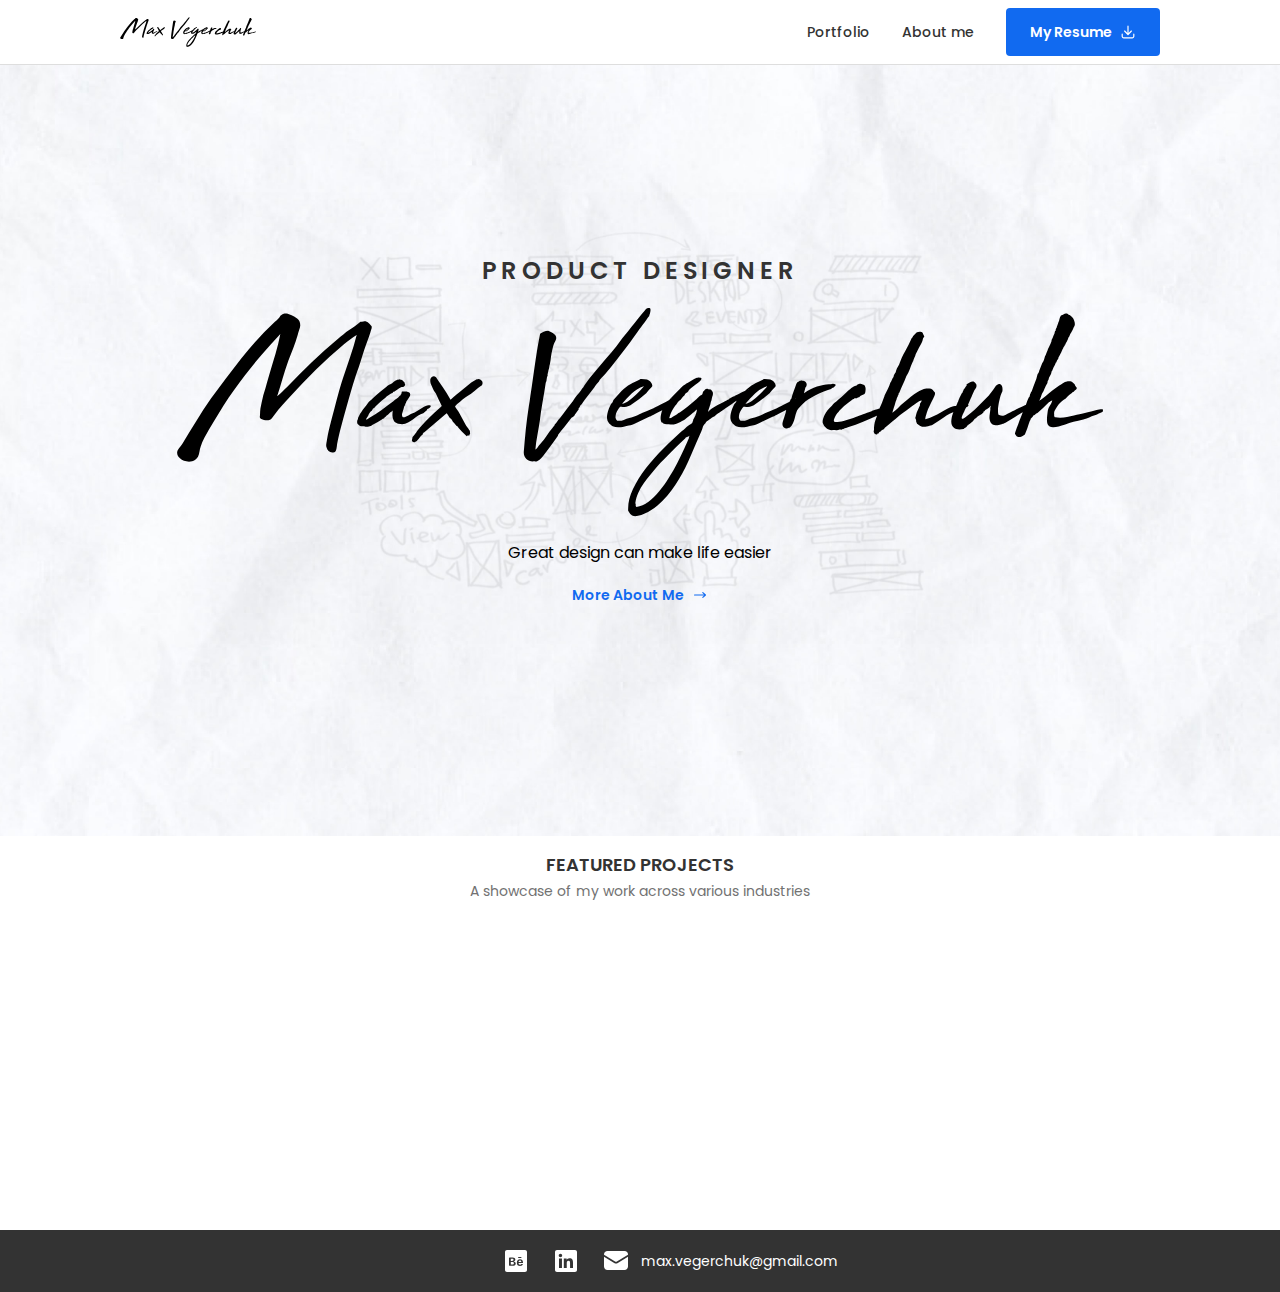
==== index.html @ 5190a91d "Update index.html" ====
<!DOCTYPE html>
<html lang="en">
<head>
    <meta charset="UTF-8">
    <meta name="viewport" content="width=device-width, initial-scale=1.0">
    <title>Max Vegerchuk Portfolio</title>
    <link href="https://fonts.googleapis.com/css2?family=Poppins:wght@400;500;600;700&display=swap" rel="stylesheet">
    <link rel="stylesheet" href="css/style.css">
</head>
<body>
    <header>
        <nav>
            <div class="nav-logo">
                <a href="index.html">
                    <img src="pics/Logo/m.vegerchuk-logo.svg" alt="M. Vegerchuk Logo">
                </a>
            </div>
            <ul class="nav-links">
                <li><a href="#portfolio-title">Portfolio</a></li>
                <li><a href="aboutme.html">About me</a></li>
                <li>
                    <a href="https://drive.google.com/file/d/1wl4j3LC4kfIBSfr9b5_5TvRh0pihFqmq/view?usp=sharing" class="nav-resume-btn">
                        My Resume
                        <img src="pics/icons/arrow-down-tray.svg" alt="Download" class="nav-resume-icon">
                    </a>
                </li>
            </ul>
        </nav>
    </header>
    
    <section class="hero-section">
        <div class="hero-content">
            <p class="hero-profession-title">Product Designer</p>
            <div class="hero-section-logo">
                <img src="pics/Logo/m.vegerchuk-logo.svg" alt="M. Vegerchuk Logo" height: auto;">
            </div>
            <p class="hero-subtitle">Great design can make life easier</p>
            <a href="aboutme.html" class="hero-link-btn">
                More About Me
                <img src="pics/icons/arrow-long-right.svg" alt="About Me" class="link-btn">
            </a>
        </div>
    </section>
    <section class="portfolio-section">
        <h2 class="portfolio-title" id="portfolio-title">Featured Projects</h2>
        <p class="portfolio-subtitle">A showcase of my work across various industries</p>
        <div class="portfolio-container">
            <div class="portfolio-item">
                <a class="project-link" href="portfolio/carforce.html">
                    <div class="portfolio-image">
                        <img src="pics\projects\carforce\carforce-cover.jpg" alt="Carforce">
                    </div>
                    <h3 class="project-title">Carforce</h3>
                </a>
            </div>
            <div class="portfolio-item">
                <a class="project-link" href="portfolio/talkin.html">
                    <div class="portfolio-image">
                        <img src="pics/projects/talkin/portfolio-cover.jpg" alt="Carforce">
                    </div>
                    <h3 class="project-title">Talkin</h3>
                </a>
            </div>
            <div class="portfolio-item">
                <a class="project-link" href="portfolio/fintrack.html">
                    <div class="portfolio-image">
                        <img src="pics/projects/fintrack/portfolio-cover.jpg" alt="Carforce">
                    </div>
                    <h3 class="project-title">Fintrack</h3>
                </a>
            </div>
        </div>
        <!--<div class="portfolio-container flex-wrap" style="max-width: 389.33px;">
            <div class="portfolio-item">
                <a class="project-link" href="portfolio/travellizy.html">
                    <div class="portfolio-image">
                        <img src="pics\projects\travellizy\travellizy-cover.jpg" alt="Travellizy">
                    </div>
                    <h3 class="project-title">Travellizy</h3>
                </a>
            </div> -->
<!--             <div class="portfolio-item">
                <a class="project-link" href="portfolio/talkin.html">
                    <div class="portfolio-image">
                        <img src="pics/projects/talkin/portfolio-cover.jpg" alt="Carforce">
                    </div>
                    <h3 class="project-title">Talkin</h3>
                </a>
            </div>
            <div class="portfolio-item">
                <a class="project-link" href="portfolio/fintrack.html">
                    <div class="portfolio-image">
                        <img src="pics/projects/fintrack/portfolio-cover.jpg" alt="Carforce">
                    </div>
                    <h3 class="project-title">Fintrack</h3>
                </a>
            </div> -->
        </div>
    </section>
    
    <main>
        <!-- Здесь будет основное содержимое -->
    </main>
    
    <footer>
        <a href="https://www.behance.net/maxvegerchuk" target="_blank" class="icon" aria-label="Behance">
            <img src="pics/icons/behance.svg" alt="Behance">
        </a>
        <a href="https://www.linkedin.com/in/maxvegerchuk/" target="_blank" class="icon" aria-label="LinkedIn">
            <img src="pics/icons/linkedin.svg" alt="LinkedIn">
        </a>
        <div style="align-items: center; display: flex; justify-content: center;">
            <a href="mailto:max.vegerchuk@gmail.com" class="icon" aria-label="Email">
                <img src="pics/icons/Email.svg" alt="Email">
            </a>
            <span class="email">max.vegerchuk@gmail.com</span>
        </div>
    </footer>

    <script src="js/main.js"></script>
</body>
</html>
---- css/style.css ----
html {
    scroll-behavior: smooth; /* Плавный скроллинг */
}

body {
    font-family: 'Poppins', sans-serif;
    line-height: 1.6;
    margin: 0;
    padding: 0;
}

header {
    height: 64px; /* 8 * 8px */
    border-bottom: 1px solid #DEDEDE;
    position: fixed; /* Фиксированное положение */
    top: 0; /* Привязка к верхней части экрана */
    left: 0; /* Привязка к левой части экрана */
    width: 100%; /* Ширина 100% */
    background-color: white; /* Фон для навигации */
    z-index: 1000; /* Убедитесь, что навигация выше других элементов */
    
}

nav {
    display: flex;
    justify-content: space-between;
    align-items: center;
    height: 100%;
    max-width: calc(100% - 240px); /* 120px с каждой стороны (15 * 8px) */
    margin: 0 auto; /* Центрирование */
    padding: 0;
}

@media (max-width: 430px) {
    nav {
        max-width: calc(100% - 24px);
    }
}


@media (max-width: 430px) {
    .portfolio-section {
        max-width: 100%;
        padding: 0 24px;
    }
}

.regular-font14 {
    margin-top: 0; /* Убираем верхний отступ для параграфа */
    margin-bottom: 8px; /* Устанавливаем отступ снизу для параграфа, если нужно */
    color: #727272;
    font-size: 14px; 
}


.nav-logo {
    width: 136px; /* 17 * 8px */
    height: 32px; /* 4 * 8px */
}

.nav-logo img {
    width: 100%;
    height: 100%;
    object-fit: contain;
}

.nav-links {
    display: flex;
    list-style-type: none;
    margin: 0;
    padding: 0;
    align-items: center;
}

.nav-links li {
    margin-left: 32px; /* 4 * 8px */
}

.nav-links li a {
    text-decoration: none;
    color: #333;
    font-size: 14px;
    font-weight: 500;
}

.nav-links .nav-resume-btn {
    background-color: #116AF0;
    color: white; /* Убедимся, что цвет текста белый */
    padding: 0 24px; /* 3 * 8px */
    border-radius: 4px;
    height: 48px; /* 6 * 8px */
    display: inline-flex;
    align-items: center;
    justify-content: center; /* Изменено с space-between на center */
    text-decoration: none;
    box-sizing: border-box;
    font-size: 14px; /* Добавлено для лучшего размещения текста */
    font-weight: 600; /* SemiBold */
}

.nav-links .nav-resume-btn:hover {
    box-shadow: 0 4px 8px rgba(17, 106, 240, 0.35);
}

.nav-links .nav-resume-btn .nav-resume-icon {
    width: 16px; /* 2 * 8px */
    height: 16px; /* 2 * 8px */
    margin-left: 8px; /* 1 * 8px */
}

main {
    padding: 16px; /* 2 * 8px */
    max-width: calc(100% - 240px); /* 120px с каждой стороны (15 * 8px) */
    margin: 0 auto; /* Центрирование */
}

footer {
    background-color: #333;
    color: #fff;
    text-align: center;
    padding: 16px; /* 2 * 8px */
}

.nav-links .resume-btn {
    color: white !important;
}

/* Минимальные стили для Hero Section */
.hero-section {
    height: calc(100vh - 64px); /* Высота Hero Section */
    display: flex;
    align-items: center;
    justify-content: center;
    background-image: url('../pics/hero-section-bg-min.jpg'); /* Путь к вашему изображению */
    background-size: cover;
    background-position: center;
    background-repeat: no-repeat;
}

.hero-section-logo img {
    width: 100%; /* Логотип не выйдет за пределы контейнера */
    height: auto; /* Пропорциональная высота */
}

.hero-content {
    text-align: center;
}

.hero-link-btn {
    text-decoration: none;
    color: #116AF0;
    font-size: 14px; /* Добавлено для лучшего размещения текста */
    font-weight: 600;
    display: inline-flex;
    align-items: center;
    justify-content: center;
}

.link-btn {
    width: 16px; /* Ширина иконки */
    height: 16px; /* Высота иконки */
    margin-left: 8px; /* Отступ слева от иконки */
}

.hero-profession-title {
    font-family: 'Poppins', sans-serif; /* Установите шрифт */
    font-size: 24px; /* Установите размер шрифта */
    color: #333; /* Установите цвет текста */
    margin-bottom: 16px; /* Установите отступ снизу */
    text-transform: uppercase; /* Преобразует текст в заглавные буквы */
    letter-spacing: 0.2em; 
    font-weight: 600;
}

.portfolio-section {
    max-width: 1200px; /* Максимальная ширина */
    margin: 0 auto; /* Центрирование */
    text-align: center; /* Центрирование текста */
}

.portfolio-section h2 {
    font-family: 'Poppins', sans-serif; /* Установите шрифт */
    font-size: 18px; /* Установите размер шрифта */
    color: #333;
    margin-bottom: 0px;
}

.portfolio-section p {
    margin-top: 0; /* Убираем верхний отступ для параграфа */
    margin-bottom: 8px; /* Устанавливаем отступ снизу для параграфа, если нужно */
    color: #727272;
    font-size: 14px;
}

.portfolio-title {
    font-family: 'Poppins', sans-serif; /* Установите шрифт */
    font-size: 24px; /* Установите размер шрифта */
    color: #333; /* Установите цвет текста */
    text-transform: uppercase; /* Преобразует текст в заглавные буквы */
    font-weight: 600;
}

.portfolio-container {
    display: flex; /* Используем flexbox для горизонтального расположения */
    justify-content: space-between; /* Центрируем элементы */
    flex-wrap: wrap; /* Позволяем переносить элементы на новую строку при необходимости */
    gap: 16px; /* Расстояние между блоками */
    margin-top: 24px;
}

.portfolio-item {
    flex: 1 1 30%; /* Заставляем элементы занимать равное пространство */
    min-width: 200px; /* Минимальная ширина для каждого элемента */
    border-radius: 4px;
    flex: 1; /* Заставляем элементы занимать равное пространство */
    min-width: 200px; /* Минимальная ширина для каждого элемента */
    text-align: left; /* Выровнять текст по левому краю */
    cursor: pointer; /* Указываем, что элемент кликабельный */
    opacity: 0; /* Начальная прозрачность */
    transform: translateY(20px); /* Начальное смещение вниз */
    transition: opacity 0.8s ease, transform 0.8s ease; /* Плавный переход */
   
}

@media (max-width: 430px) {
    .portfolio-image {
        width: 100%;
    }
}

@media (max-width: 430px) {
    .portfolio-item {
        flex: 1 1 100%; /* Элементы занимают 100% ширины контейнера */
    }
}

@media (max-width: 430px) {
    .flex-wrap {
        flex-direction: column;
        flex-wrap: wrap;
    }
}



@media (max-width: 430px) {
    .project-info {
        flex-direction: column;
        flex-wrap: wrap;
        margin-bottom: 32px;
    }
}

@media (max-width: 430px) {
    a {
        line-height: 1.3;
    }
}

@media (max-width: 430px) {
    li {
        line-height: 1;
    }
}


.portfolio-image img {
    width: 100%; /* Ширина изображения 100% от родительского блока */
    height: auto; /* Автоматическая высота для сохранения пропорций */
    border-radius: 4px;
}



.project-title {
    font-family: 'Poppins', sans-serif; /* Установите шрифт Poppins */
    font-size: 16px; /* Установите размер шрифта */
    font-weight: 600; /* Установите вес шрифта на Semibold */
    margin-top: 4px; /* Отступ сверху для заголовка проекта */
    text-decoration: none;
    text-align: left; /* Выровнять текст по левому краю */
}

.project-link {
    text-decoration: none;
    color: #333333;
}

@keyframes bounce {
    0%, 20%, 50%, 80%, 100% {
        transform: translateY(0);
    }
    30% {
        transform: translateY(-6px); /* Поднимаем иконку вверх */
    }
    40% {
        transform: translateY(-4px); /* Немного опускаем иконку */
    }
    60% {
        transform: translateY(-2px); /* Еще немного опускаем иконку */
    }
}

.nav-links .nav-resume-btn:hover .nav-resume-icon {
    animation: bounce 0.5s infinite; /* Применяем анимацию при наведении */
}

.project-header {
    width: 100%; /* Ширина блока 100% */
    max-width: 1000px; /* Максимальная ширина блока */
    height: 300px; /* Высота блока */
    overflow: hidden; /* Скрыть переполнение */
    margin: 0 auto; /* Центрирование блока */
    padding-top: 40px; /* Отступ сверху, равный высоте навигации */
}

.project-image {
    width: 100%; /* Ширина изображения 100% от родительского блока */
    height: 100%; /* Высота изображения 100% от родительского блока */
    object-fit: cover; /* Сохранение пропорций изображения */
}

.project-section {
    text-align: left;
    max-width: 1000px;
    margin: 0 auto;
    padding: 24px;

}

@media (max-width: 430px) {
    .project-section {
        max-width: 100%;
        padding: 0 24px;
    }

}

.project-section h1 {
    font-family: 'Poppins', sans-serif;
    font-size: 24px;
    font-weight: 600;
    margin-bottom: 16px;
    color: #333;
    margin-bottom: 0px;
}

.project-section p {
    margin-top: 0; /* Убираем верхний отступ для параграфа */
    margin-bottom: 8px; /* Устанавливаем отступ снизу для параграфа, если нужно */
    color: #727272;
    font-size: 14px;
    font-family: 'Poppins', sans-serif;
    max-width: 600px;
}

.project-content {
    display: flex; /* Используем flexbox для колонок */
    max-width: 1000px; /* Максимальная ширина блока */
    margin: 0 auto; /* Центрирование блока */
    align-items: center;
}

.text-column {
    flex: 1; /* Занимает равное пространство */
    padding-right: 56px; /* Отступ справа для разделения */
}

.text-column h3 {
    font-family: 'Poppins', sans-serif;
    font-size: 18px;
    font-weight: 600;
    color: #333;
    margin-top: 0px;
}
.text-column p {
    font-family: 'Poppins', sans-serif;
    font-size: 14px;
    color: #727272;
    margin-bottom: 16px;
    max-width: 550px;
}

.image-column {
    flex: 1; /* Занимает равное пространство */
}

.detail-image {
    width: 100%; /* Ширина изображения 100% от родительского блока */
    height: auto; /* Автоматическая высота для сохранения пропорций */
    object-fit: contain;
}
.project-info {
    margin-top: 24px;
    width: 250px;
    display: flex;
    justify-content: space-between;
}

.project-info-box {
    width: 30%; /* Ширина каждого блока */
    min-width: 200px;
    /* padding: 20px; Внутренние отступы */
    margin-right: 16px;
    display: flex; /* Используем flexbox для вертикального расположения текста */
    flex-direction: column; /* Вертикальное расположение текста */
    align-items: flex-start; /* Выравнивание текста по левому краю */
}

.bold-text {
    font-weight: 600;
    color: #333 !important;
}

.box p {
    margin: 0; /* Убираем отступы у параграфов */
}

.project-content-text-only {
    max-width: 1000px; /* Максимальная ширина блока */
    margin: 0 auto; /* Центрирование блока */
    align-items: top;
}

.project-phase-title {
    width: 100%;
    max-width: 1000px; /* Максимальная ширина */
    margin: 0 auto; /* Центрирование */
    padding: 56px 0px; /* Отступы */
    text-align: center; /* Центрирование текста */
}

.bio-service-title {
    width: 100%;
    max-width: 1000px; /* Максимальная ширина */
    margin: 0 auto; /* Центрирование */
    padding: 32px 0  24px 0px; /* Отступы */
    text-align: center; /* Центрирование текста */
}

.project-phase-title h2 {
    font-family: 'Poppins', sans-serif; /* Установите шрифт */
    font-size: 24px; /* Установите размер шрифта */
    color: #333; /* Установите цвет текста */
    text-transform: uppercase; /* Преобразует текст в заглавные буквы */
    font-weight: 600;
    margin-bottom: 0px;
    text-align: center; /* Центрирование текста */     
}

.project-phase-title p {
    font-family: 'Poppins', sans-serif; /* Установите шрифт */
    font-size: 14px; /* Установите размер шрифта */
    color: #727272; /* Установите цвет текста */
    margin-bottom: 8px; /* Установите отступ снизу для параграфа, если нужно */
    margin-top: 0px;
    margin: 0 auto; /* Центрирование */
}

.project-pretitle {
    font-family: 'Poppins', sans-serif; /* Установите шрифт */
    font-size: 16px; /* Установите размер шрифта */
    color: #333; /* Установите цвет текста */
    font-weight: 500;
    margin-top: 56px;
    margin-bottom: 16px;
}

.project-pretitle-small-padding {
    font-family: 'Poppins', sans-serif; /* Установите шрифт */
    font-size: 16px; /* Установите размер шрифта */
    color: #333; /* Установите цвет текста */
    font-weight: 500;
    margin-top: 16px;
    margin-bottom: 8px;
}

.slider {
    position: relative;
    max-width: 1000px; /* Максимальная ширина слайдера */
    height: 400px;
    margin: auto; /* Центрирование слайдера */
    overflow: hidden; /* Скрыть переполнение */
}

.slides {
    display: flex; /* Используем flexbox для горизонтального расположения слайдов */
    transition: transform 0.5s ease; /* Плавный переход между слайдами */
}

.slide {
    min-width: 100%; /* Каждый слайд занимает 100% ширины слайдера */
}

.slide img {
    width: 100%; /* Изображение занимает всю ширину слайда */
    height: auto; /* Автоматическая высота для сохранения пропорций */
}

button {
    position: absolute;
    top: 50%;
    transform: translateY(-50%);
    background-color: rgba(255, 255, 255, 0.8); /* Полупрозрачный фон */
    border: none;
    cursor: pointer;
    padding: 10px;
}

.prev {
    left: 10px; /* Положение кнопки "Назад" */
}

.next {
    right: 10px; /* Положение кнопки "Вперед" */
}

.mobile-screen {
    width: 205px; /* Ширина контейнера */
    height: 445px; /* Высота контейнера */
    border-radius: 8px; /* Закругление углов */
    overflow: hidden; /* Скрыть переполнение */
    margin: 0 auto;
}

.bold-text-percent {
    font-family: 'Poppins', sans-serif; /* Установите шрифт */
    font-size: 32px; /* Установите размер шрифта */
    color: #333; /* Установите цвет текста */
    text-transform: uppercase;
    font-weight: 800;
    
}

.sub-tittle {
    font-family: 'Poppins', sans-serif; /* Установите шрифт */
    font-size: 14px; /* Установите размер шрифта */
    color: #333; /* Установите цвет текста */
    font-weight: 600;
    margin-top: 16px;
}


.flex-wrap {
    display: flex;
    flex-wrap: wrap;
}

.flex-text-block {
    flex: 1; 
    min-width: 400px;
    max-width: 100%;
    padding: 0; /* Убираем паддинги */
    margin-bottom: 24px;
    text-align: left; /* Выравнивание текста по левому краю */
    vertical-align: top; /* Выравнивание по верхнему краю (для таблиц и inline-block элементов) */
    display: flex; /* Используем flexbox для вертикального выравнивания */
    box-sizing: border-box;
    flex-direction: column; /* Вертикальное расположение элементов */
    justify-content: flex-start; /* Выравнивание по верхнему краю */
}

.flex-text-block p {
    padding: 0 40px 0 0; /* Убираем паддинги */
}


.padding-24 {
    padding: 0 24px; /* Убираем паддинги */ 
}

.padding-top24 {
    padding-top: 24px;
}

.margin-bot80 {
    margin-bottom: 80px;
}

.margin-bot40 {
    margin-bottom: 40px;
}

.margin-right40 {
    margin-right: 40px;
}



.small-title {
    font-family: 'Poppins', sans-serif; /* Установите шрифт */
    font-size: 16px; /* Установите размер шрифта */
    color: #333; /* Установите цвет текста */
    font-weight: 500;
}

@media (max-width: 430px) {
    .flex-text-block {
        flex-basis: 100%; /* Блоки занимают 100% ширины при уменьшении экрана */
    }
}

@media (max-width: 430px) {
    .hero-section-logo {
        max-width: 80%; /* Устанавливаем ширину логотипа на 80% */
        margin: 0 auto;
    }
}


footer {
    display: flex; /* Используем flexbox для выравнивания */
    justify-content: center; /* Центрируем содержимое */
    align-items: center; /* Выравниваем по вертикали */
    padding: 16px 24px; /* Внутренние отступы */
    background-color: #333; /* Цвет фона футера */
    width: 100%;
}

@media (max-width: 430px) {
    footer {
        display: flex; /* Используем flexbox для выравнивания */
        justify-content: center; /* Центрируем содержимое */
        align-items: center; /* Выравниваем по вертикали */
        padding: 16px 0; /* Внутренние отступы */
        background-color: #333; /* Цвет фона футера */
        width: 100%;
    }
}

.icon {
    margin: 0 10px; /* Отступы между иконками */
    font-size: 16px; /* Размер иконок */
    color: #fff; /* Цвет иконок */
    text-decoration: none; /* Убираем подчеркивание у ссылок */
    display: flex; /* Используем flexbox для выравнивания */
    justify-content: center; /* Центрируем содержимое футера */
    align-items: center; /* Выравниваем по вертикали */
}

.email {
    font-size: 14px; /* Размер текста email */
    color: #fff; /* Цвет текста email */
    text-decoration: none;
}

.bio-title-name {
    font-family: 'Poppins', sans-serif; /* Установите шрифт */
    font-size: 32px; /* Установите размер шрифта */
    color: #333; /* Установите цвет текста */
    font-weight: 800;
    text-transform: uppercase;

}

.bio-pretitle {
    font-family: 'Poppins', sans-serif; /* Установите шрифт */
    font-size: 16px; /* Установите размер шрифта */
    color: #333; /* Установите цвет текста */
    font-weight: 600;
}


.services-container {
    display: flex;
    justify-content: space-between;
    width: 80%;
    max-width: 1200px;
}

.service {
    flex: 1;
    margin: 24px 24px;
    text-align: center;
    background-color: #fff;
    padding: 24px;
    border-radius: 16px;
    box-shadow: 0 2px 10px rgba(0, 0, 0, 0.1);
    transition: transform 0.3s ease;
}

.service:hover {
    transform: translateY(-10px);
}

.service-icon {
    font-size: 32px;
}

.service-title {
    font-size: 16px;
    font-weight: 600;
    margin-bottom: 10px;
    color: #333;
}

.small-bold {
    font-size: 14px;
    font-weight: 600;
    color: #333;
}

.service-description {
    font-size: 12px;
    color: #999999;
    font-weight: 400;
}

.bulleted-list {
    font-family: 'Poppins', sans-serif; /* Установите шрифт */
    font-size: 14px; /* Установите размер шрифта */
    color: #333; /* Установите цвет текста */
    font-weight: 500;
    max-width: 550px;
}

.bulleted-list li {
    padding-top: 8px;
}
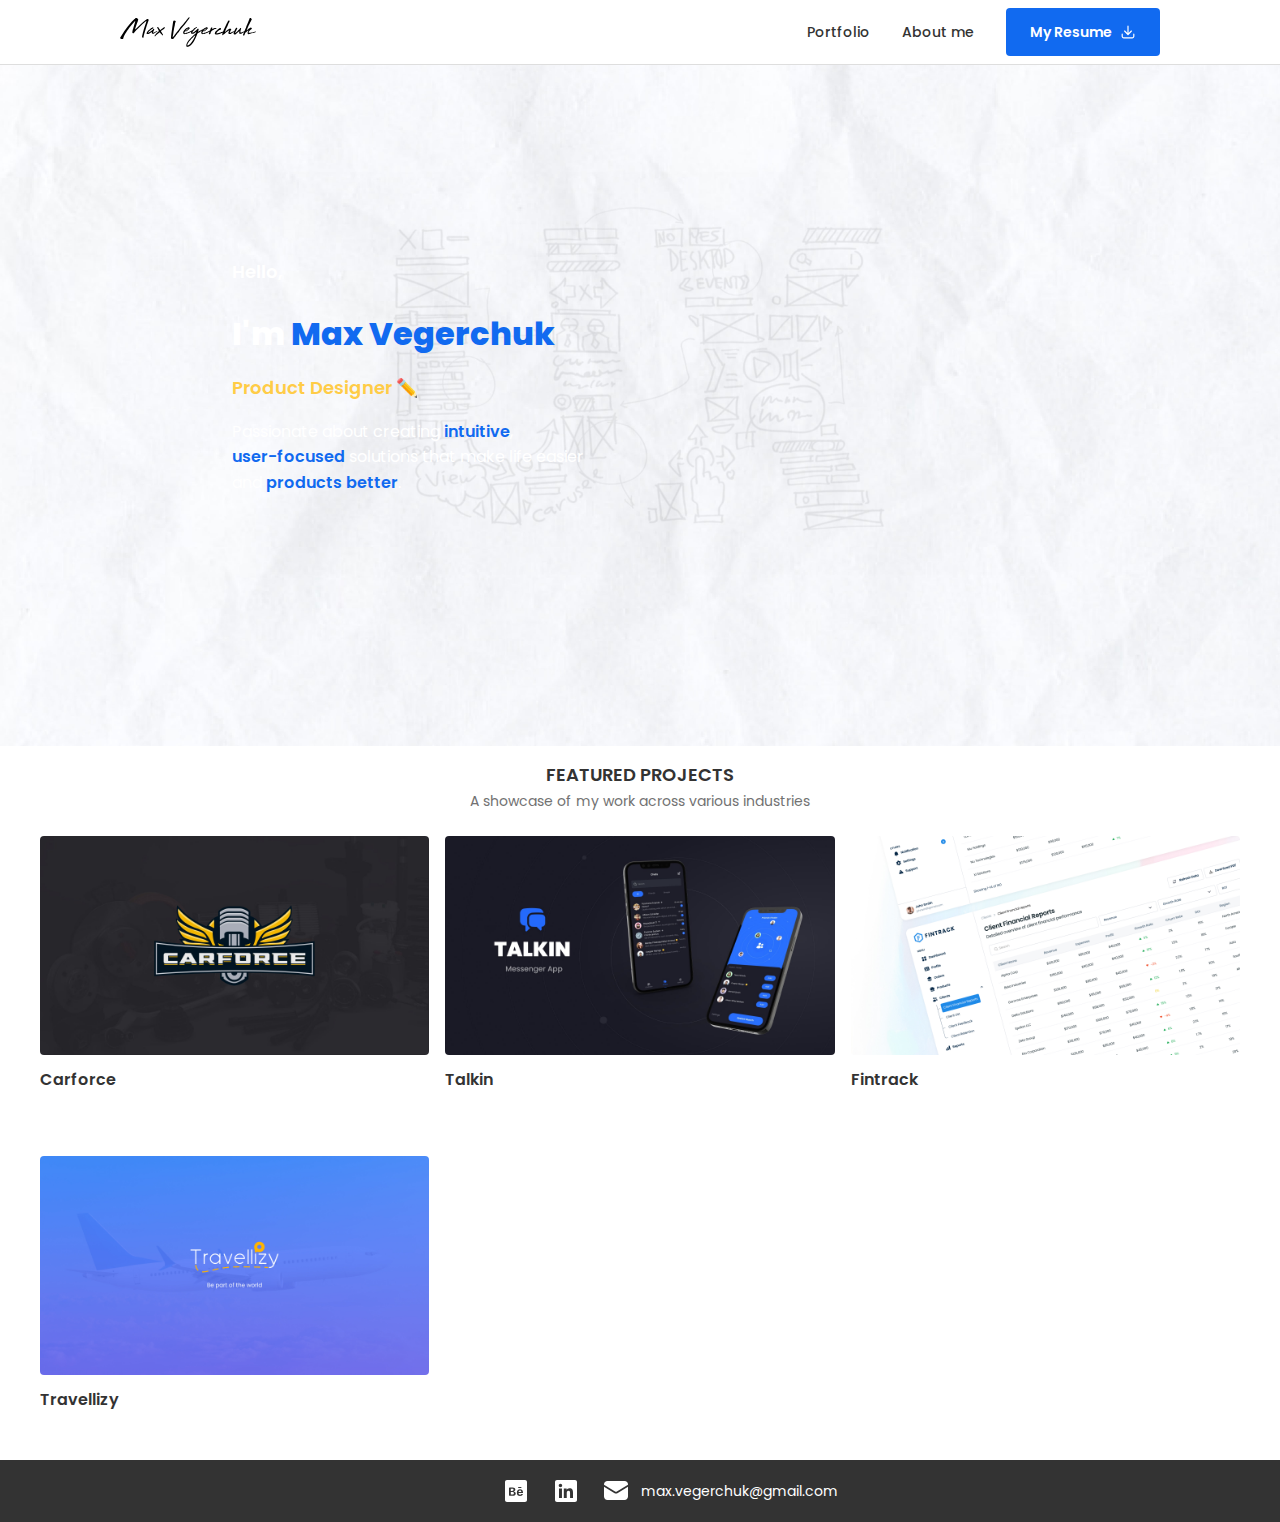
==== commit 3d2c4de0: "Update index.html" ====
--- a/index.html
+++ b/index.html
@@ -19,7 +19,7 @@
                 <li><a href="#portfolio-title">Portfolio</a></li>
                 <li><a href="aboutme.html">About me</a></li>
                 <li>
-                    <a href="https://drive.google.com/file/d/1wl4j3LC4kfIBSfr9b5_5TvRh0pihFqmq/view?usp=sharing" class="nav-resume-btn">
+                    <a href="https://drive.google.com/uc?export=download&id=1qEEX9K6TG9hydOg7LJ45rPmVt67Mu9xU" class="nav-resume-btn">
                         My Resume
                         <img src="pics/icons/arrow-down-tray.svg" alt="Download" class="nav-resume-icon">
                     </a>
@@ -29,17 +29,17 @@
     </header>
     
     <section class="hero-section">
-        <div class="hero-content">
-            <p class="hero-profession-title">Product Designer</p>
-            <div class="hero-section-logo">
-                <img src="pics/Logo/m.vegerchuk-logo.svg" alt="M. Vegerchuk Logo" height: auto;">
-            </div>
-            <p class="hero-subtitle">Great design can make life easier</p>
-            <a href="aboutme.html" class="hero-link-btn">
-                More About Me
-                <img src="pics/icons/arrow-long-right.svg" alt="About Me" class="link-btn">
-            </a>
+        <div class="portfolio-section">
+            <h2><span style="color: white;">Hello,</span></h2>
+            <h1>I'm <span style="color: #116AF0;">Max Vegerchuk</span></h1>
+            <h2><span style="color: #FFCC47;">Product Designer ✏️</span></h2>
+            <p class="hero-description">Passionate about creating <span style="color: #116AF0; font-weight: 600;">intuitive</span>, <br>
+                <span style="color: #116AF0; font-weight: 600;">user-focused</span> solutions that make life easier<br> and <span style="color: #116AF0; font-weight: 600;">products better</span>.</p>
         </div>
+        <div class="portfolio-section">
+            <!-- <img src="url('../pics/hero-section-ux-pic.svg')" alt="Description"> -->
+        </div>
+        
     </section>
     <section class="portfolio-section">
         <h2 class="portfolio-title" id="portfolio-title">Featured Projects</h2>
@@ -70,23 +70,40 @@
                 </a>
             </div>
         </div>
-        <!--<div class="portfolio-container flex-wrap" style="max-width: 389.33px;">
-            <div class="portfolio-item">
-                <a class="project-link" href="portfolio/travellizy.html">
-                    <div class="portfolio-image">
-                        <img src="pics\projects\travellizy\travellizy-cover.jpg" alt="Travellizy">
-                    </div>
-                    <h3 class="project-title">Travellizy</h3>
-                </a>
+
+        <div class="portfolio-container">
+            <div class="portfolio-container flex-wrap" style="max-width: 389.33px;">
+                <div class="portfolio-item">
+                    <a class="project-link" href="portfolio/travellizy-registration.html">
+                        <div class="portfolio-image">
+                            <img src="pics\projects\travellizy\travellizy-cover.jpg" alt="Travellizy">
+                        </div>
+                        <h3 class="project-title">Travellizy</h3>
+                    </a>
+                </div>
+            </div>
+        
+            <!-- <div class="portfolio-container flex-wrap" style="max-width: 389.33px;">
+                <div class="portfolio-item">
+                    <a class="project-link" href="portfolio/travellizy.html">
+                        <div class="portfolio-image">
+                            <img src="pics\projects\travellizy\travellizy-cover.jpg" alt="Travellizy">
+                        </div>
+                        <h3 class="project-title">Travellizy</h3>
+                    </a>
+                </div>
             </div> -->
-<!--             <div class="portfolio-item">
+
+            
+        </div>
+        <!-- <div class="portfolio-item">
                 <a class="project-link" href="portfolio/talkin.html">
                     <div class="portfolio-image">
                         <img src="pics/projects/talkin/portfolio-cover.jpg" alt="Carforce">
                     </div>
                     <h3 class="project-title">Talkin</h3>
                 </a>
-            </div>
+        </div>
             <div class="portfolio-item">
                 <a class="project-link" href="portfolio/fintrack.html">
                     <div class="portfolio-image">
--- a/css/style.css
+++ b/css/style.css
@@ -7,6 +7,19 @@
     line-height: 1.6;
     margin: 0;
     padding: 0;
+}
+
+h1 {
+    font-family: 'Poppins', sans-serif; /* Установите шрифт */
+    font-size: 32px; /* Установите размер шрифта */
+    color: white; /* Установите цвет текста */
+    margin-bottom: 8px !important; /* Установите отступ снизу */ 
+    font-weight: 800;
+    text-align: left;
+}
+h2 {
+    font-weight: 600;
+    text-align: left;
 }
 
 header {
@@ -43,6 +56,16 @@
         max-width: 100%;
         padding: 0 24px;
     }
+}
+
+.hero-description {
+    margin-top: 16px !important; /* Убираем верхний отступ для параграфа */
+    margin-bottom: 8px; /* Устанавливаем отступ снизу для параграфа, если нужно */
+    color: white !important;
+    font-size: 16px !important;
+    max-width: 488px;
+    text-align: left;
+
 }
 
 .regular-font14 {
@@ -127,12 +150,14 @@
 
 /* Минимальные стили для Hero Section */
 .hero-section {
-    height: calc(100vh - 64px); /* Высота Hero Section */
+    height: calc(90vh - 64px); /* Высота Hero Section */
     display: flex;
     align-items: center;
-    justify-content: center;
-    background-image: url('../pics/hero-section-bg-min.jpg'); /* Путь к вашему изображению */
+    text-align: left;
+    background-image: url('../pics/hero-section-bg-min.jpg');
     background-size: cover;
+    /* background-size: contain; */
+    background-size: 100% 100%;
     background-position: center;
     background-repeat: no-repeat;
 }
@@ -198,6 +223,7 @@
     color: #333; /* Установите цвет текста */
     text-transform: uppercase; /* Преобразует текст в заглавные буквы */
     font-weight: 600;
+    text-align: center;
 }
 
 .portfolio-container {
@@ -216,9 +242,7 @@
     min-width: 200px; /* Минимальная ширина для каждого элемента */
     text-align: left; /* Выровнять текст по левому краю */
     cursor: pointer; /* Указываем, что элемент кликабельный */
-    opacity: 0; /* Начальная прозрачность */
-    transform: translateY(20px); /* Начальное смещение вниз */
-    transition: opacity 0.8s ease, transform 0.8s ease; /* Плавный переход */
+    
    
 }
 
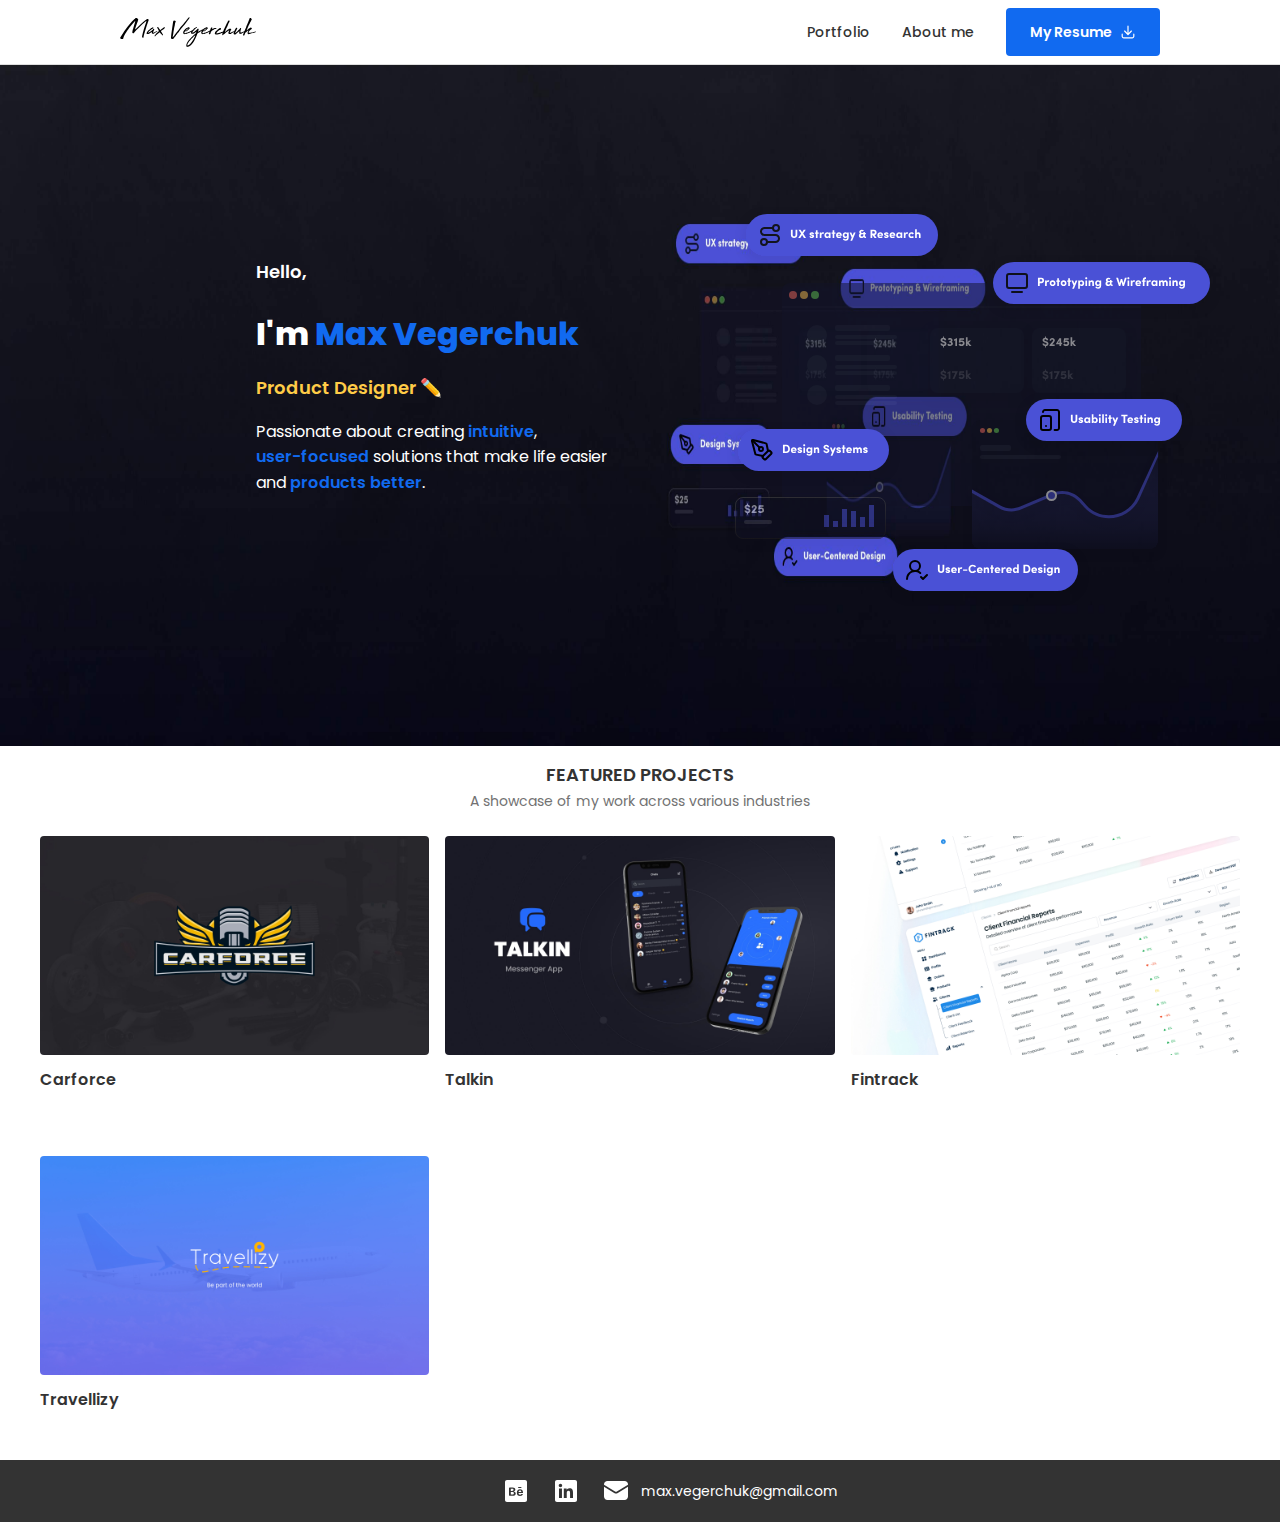
==== commit 71bb459a: "Add files via upload" ====
--- a/index.html
+++ b/index.html
@@ -29,7 +29,7 @@
     </header>
     
     <section class="hero-section">
-        <div class="portfolio-section">
+        <div class="portfolio-section" style="margin-left: 20%;">
             <h2><span style="color: white;">Hello,</span></h2>
             <h1>I'm <span style="color: #116AF0;">Max Vegerchuk</span></h1>
             <h2><span style="color: #FFCC47;">Product Designer ✏️</span></h2>
@@ -37,8 +37,11 @@
                 <span style="color: #116AF0; font-weight: 600;">user-focused</span> solutions that make life easier<br> and <span style="color: #116AF0; font-weight: 600;">products better</span>.</p>
         </div>
         <div class="portfolio-section">
-            <!-- <img src="url('../pics/hero-section-ux-pic.svg')" alt="Description"> -->
+            <div class="portfolio-image" style="margin-top: 15%; margin-right: 30%; width: 100%;">
+                <img src="pics\hero-section-ux-pic.svg" alt="UX">
+            </div>
         </div>
+        
         
     </section>
     <section class="portfolio-section">
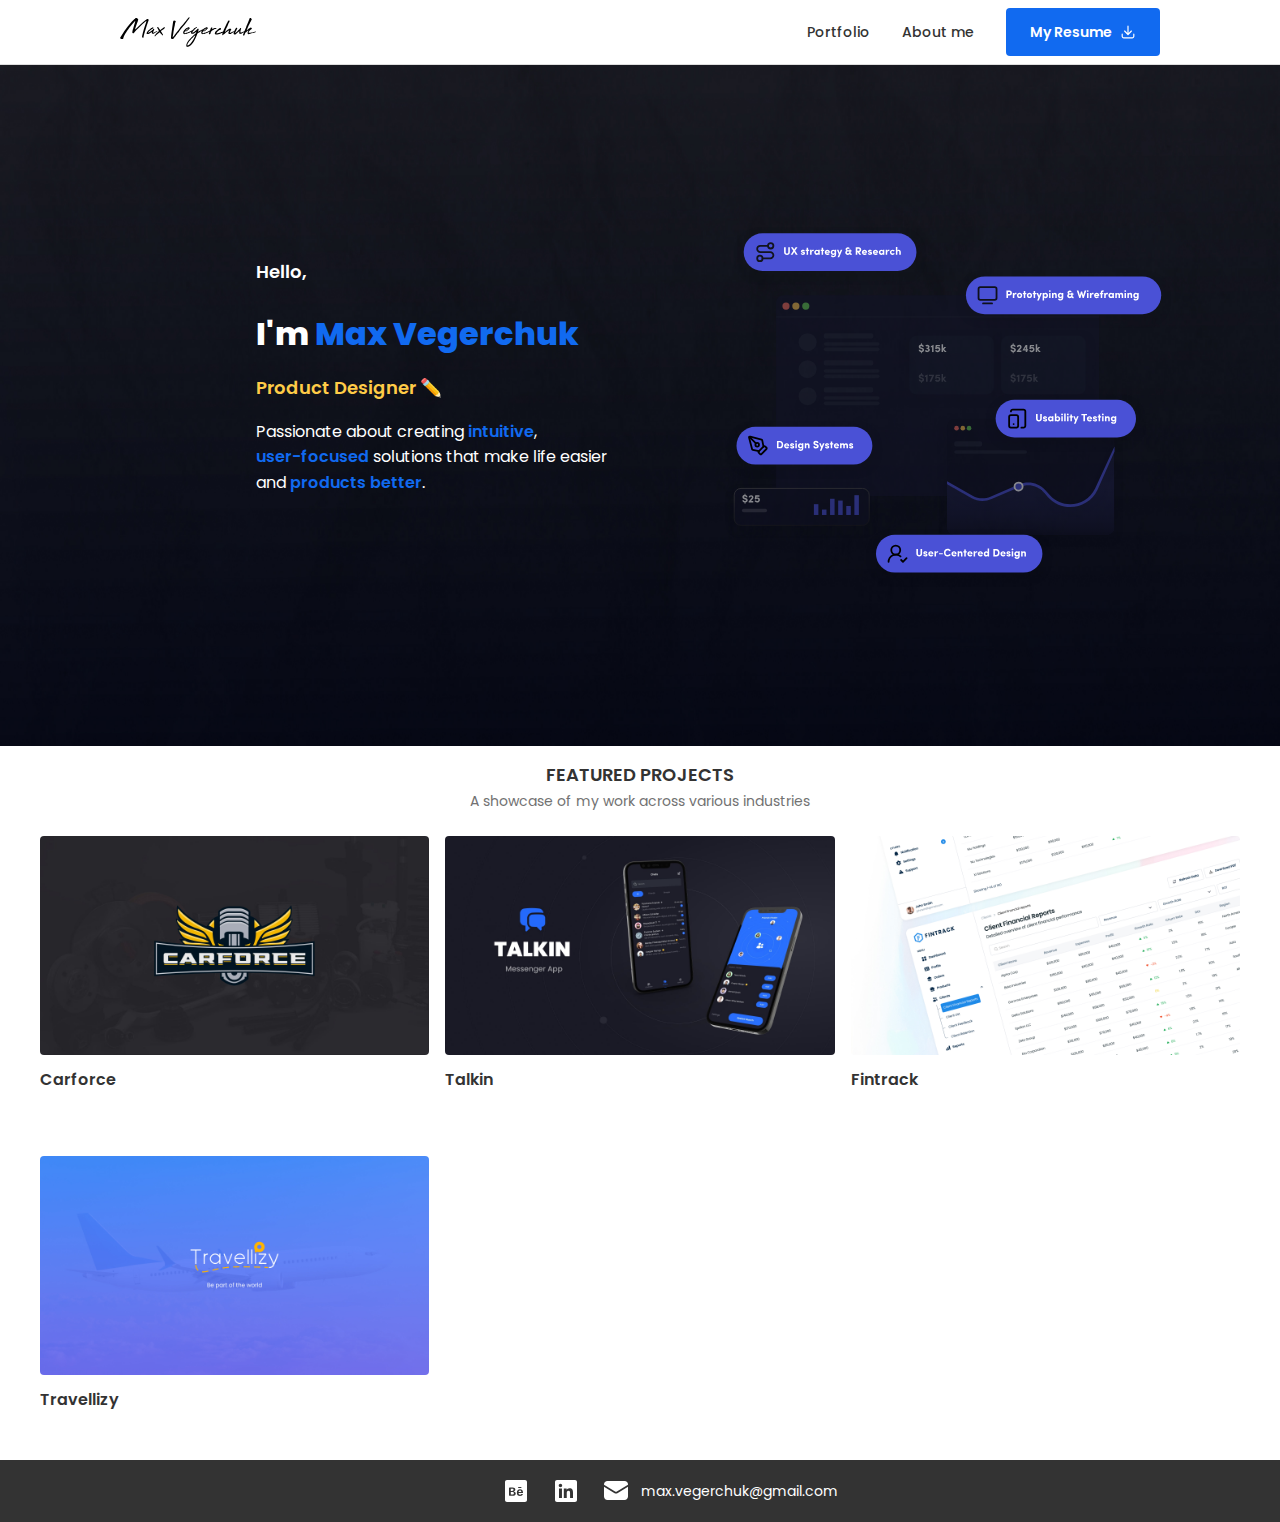
==== commit c1013afb: "Update index.html" ====
--- a/index.html
+++ b/index.html
@@ -37,7 +37,7 @@
                 <span style="color: #116AF0; font-weight: 600;">user-focused</span> solutions that make life easier<br> and <span style="color: #116AF0; font-weight: 600;">products better</span>.</p>
         </div>
         <div class="portfolio-section">
-            <div class="portfolio-image" style="margin-top: 15%; margin-right: 30%; width: 100%;">
+            <div class="portfolio-image" style="margin-top: 15%; margin-right: 30%; width: 90%;">
                 <img src="pics\hero-section-ux-pic.svg" alt="UX">
             </div>
         </div>
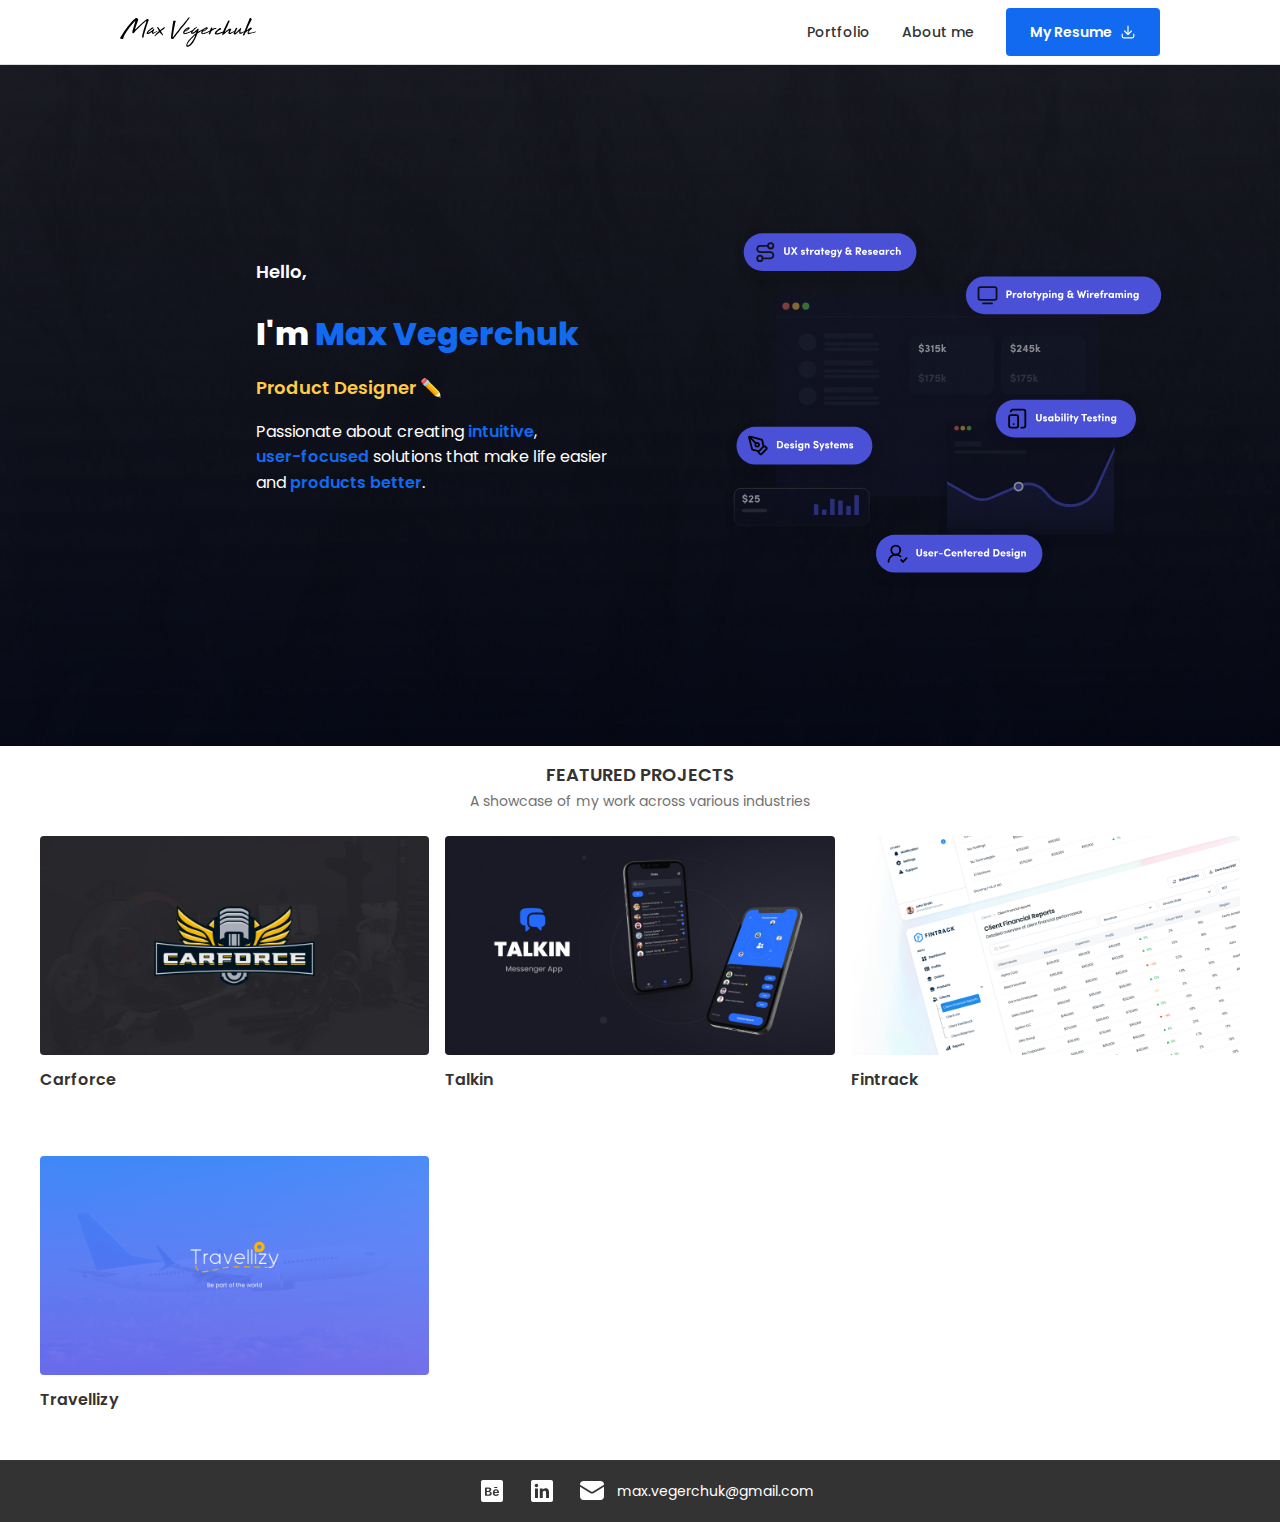
==== commit 09a177aa: "Update index.html" ====
--- a/index.html
+++ b/index.html
@@ -37,7 +37,7 @@
                 <span style="color: #116AF0; font-weight: 600;">user-focused</span> solutions that make life easier<br> and <span style="color: #116AF0; font-weight: 600;">products better</span>.</p>
         </div>
         <div class="portfolio-section">
-            <div class="portfolio-image" style="margin-top: 15%; margin-right: 30%; width: 90%;">
+            <div class="portfolio-image hide-mobile" style="margin-top: 15%; margin-right: 30%; width: 90%;">
                 <img src="pics\hero-section-ux-pic.svg" alt="UX">
             </div>
         </div>
--- a/css/style.css
+++ b/css/style.css
@@ -639,6 +639,7 @@
     padding: 16px 24px; /* Внутренние отступы */
     background-color: #333; /* Цвет фона футера */
     width: 100%;
+    box-sizing: border-box;
 }
 
 @media (max-width: 430px) {
@@ -741,3 +742,9 @@
 .bulleted-list li {
     padding-top: 8px;
 }
+
+@media (max-width: 500px) {
+    .hide-mobile {
+        display: none !important;
+    }
+}
